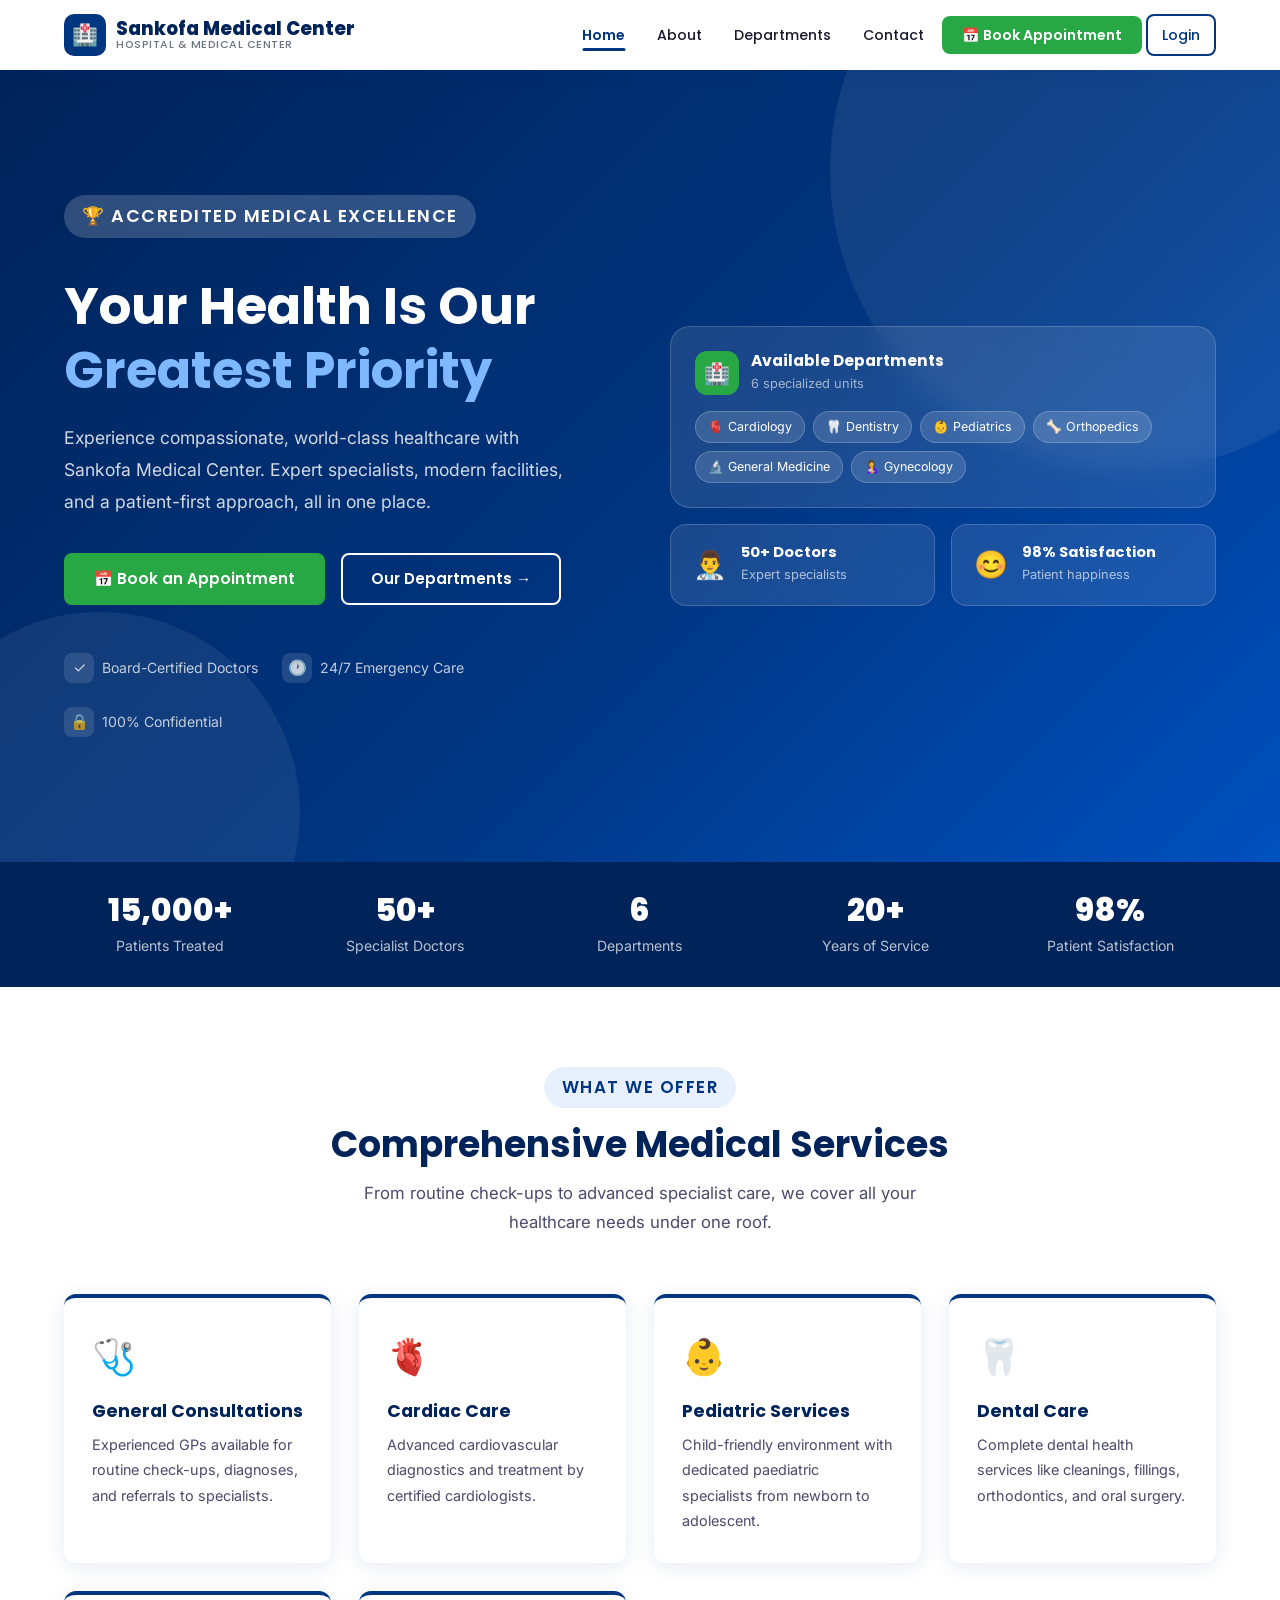
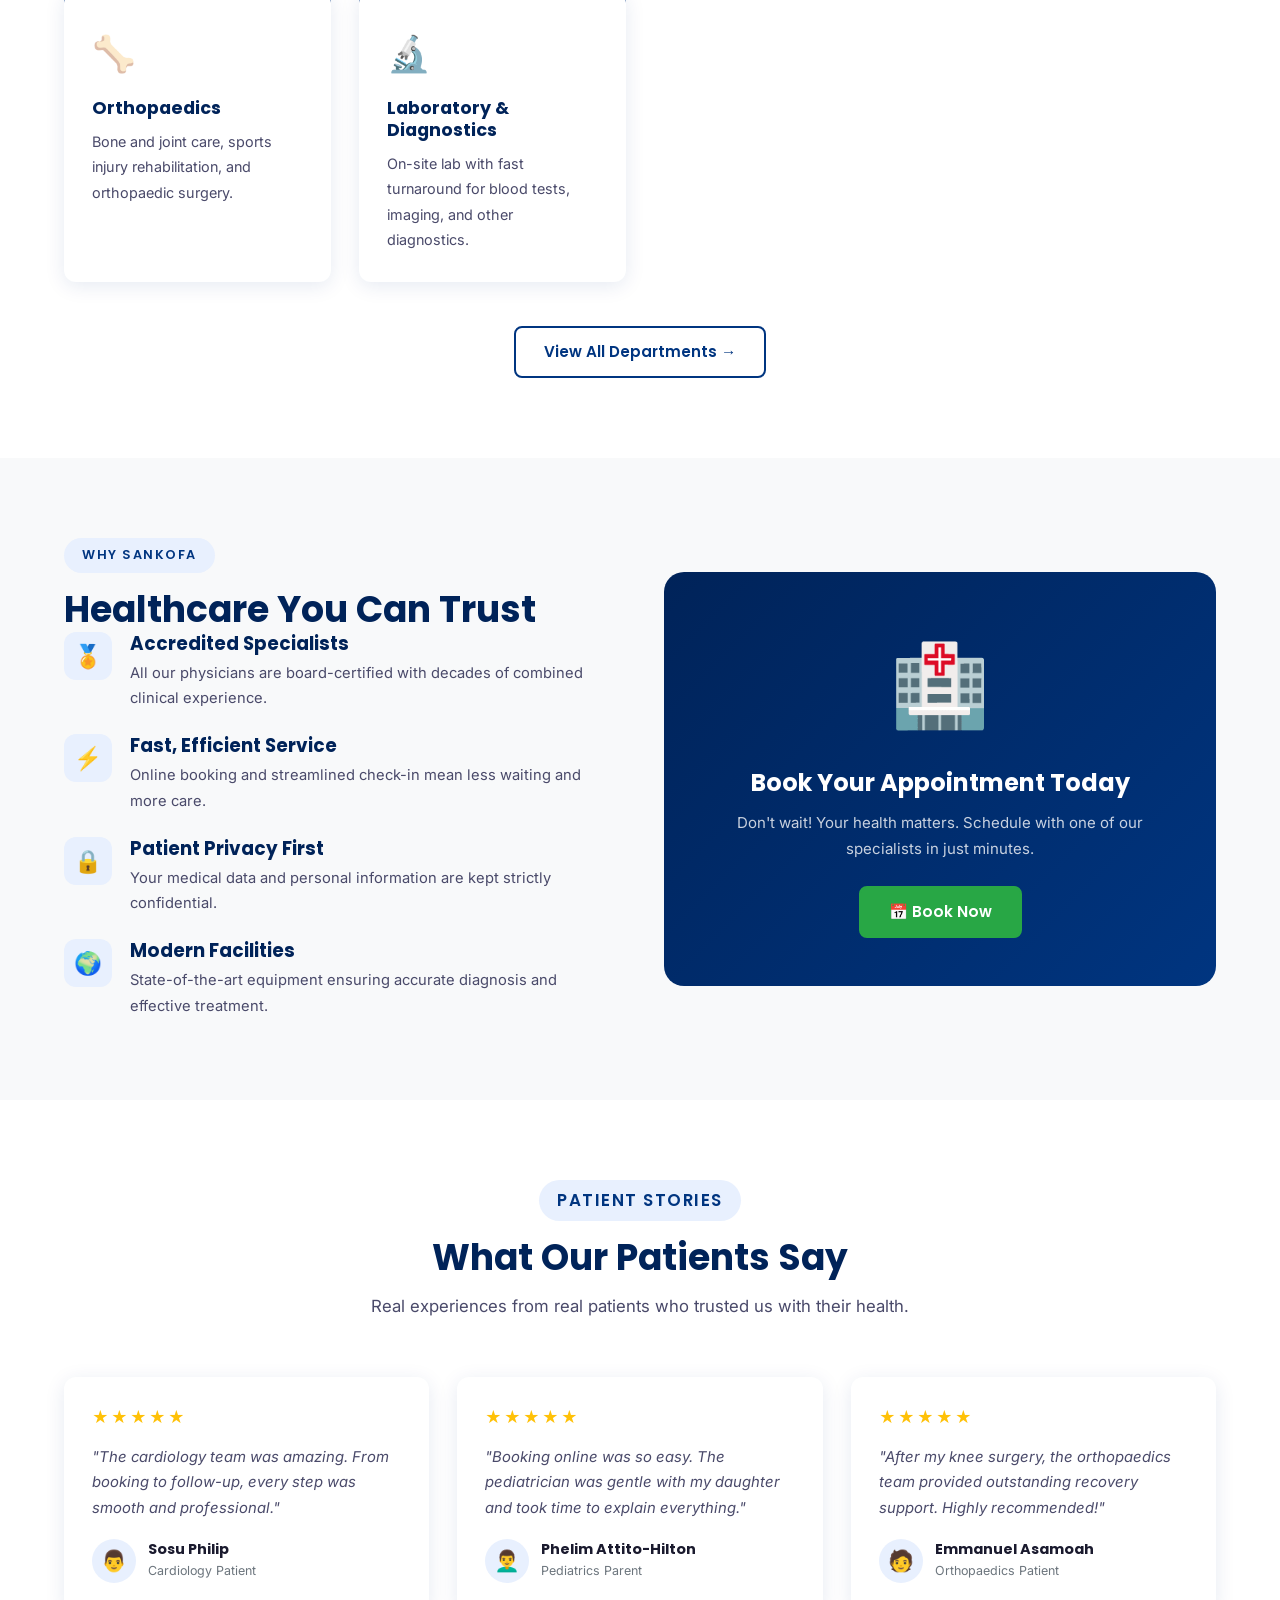
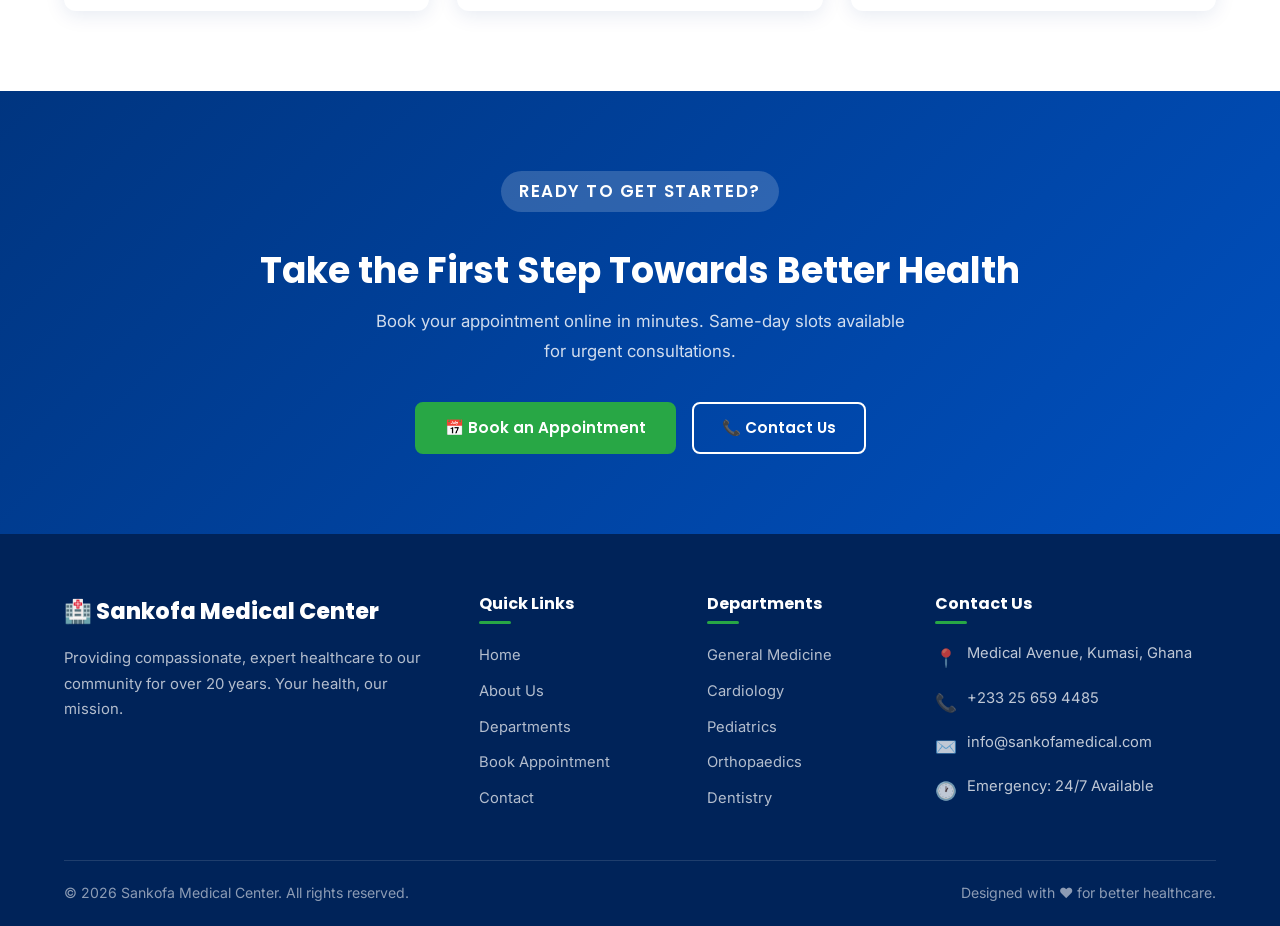
==== index.html @ ea7326f5 "Move hospital-booking contents to project root" ====
﻿<!DOCTYPE html>
<html lang="en">
<head>
  <meta charset="UTF-8" />
  <meta name="viewport" content="width=device-width, initial-scale=1.0" />
  <meta name="description" content="Sankofa Medical Center — compassionate, expert healthcare. Book your appointment online today." />
  <title>Sankofa Medical Center</title>

  <!-- Google Fonts -->
  <link rel="preconnect" href="https://fonts.googleapis.com" />
  <link rel="preconnect" href="https://fonts.gstatic.com" crossorigin />
  <link href="https://fonts.googleapis.com/css2?family=Poppins:wght@400;500;600;700;800&family=Inter:wght@300;400;500;600&display=swap" rel="stylesheet" />

  <!-- CSS -->
  <link rel="stylesheet" href="css/style.css" />
  <link rel="stylesheet" href="css/navbar.css" /> <link rel="stylesheet" href="css/home.css" />
</head>
<body>

  <!-- ============================================================
       NAVIGATION BAR
  ============================================================ -->
  <nav class="navbar" role="navigation" aria-label="Main navigation">
    <div class="nav-container">
      <!-- Logo / Brand -->
      <a href="index.html" class="nav-brand" aria-label="Sankofa Medical Center Home">
        <div class="brand-icon" aria-hidden="true">🏥</div>
        <div class="brand-name">
          Sankofa Medical Center
          <span>Hospital &amp; Medical Center</span>
        </div>
      </a>

      <!-- Desktop Navigation Links -->
      <ul class="nav-links" id="nav-links" role="list">
        <li><a href="index.html" class="active" aria-current="page">Home</a></li>
        <li><a href="about.html">About</a></li>
        <li><a href="departments.html">Departments</a></li>
        <li><a href="contact.html">Contact</a></li>
        <li><a href="booking.html" class="nav-cta">📅 Book Appointment</a></li>
        <li id="nav-user-area"></li>
      </ul>

      <!-- Mobile Hamburger -->
      <button class="hamburger" id="hamburger" aria-label="Toggle navigation menu" aria-expanded="false" aria-controls="nav-links">
        <span class="bar"></span>
        <span class="bar"></span>
        <span class="bar"></span>
      </button>
    </div>
  </nav>

  <!-- ============================================================
       HERO SECTION
  ============================================================ -->
  <section class="hero" aria-label="Welcome hero">
    <div class="container">
      <div class="hero-inner">

        <!-- Hero Text -->
        <div class="hero-text">
          <p class="section-badge">🏆 Accredited Medical Excellence</p>
          <h1>Your Health Is Our <span>Greatest Priority</span></h1>
          <p>
            Experience compassionate, world-class healthcare with Sankofa Medical Center.
            Expert specialists, modern facilities, and a patient-first approach, all in one place.
          </p>

          <div class="hero-cta-group">
            <a href="booking.html" class="btn btn-cta">📅 Book an Appointment</a>
            <a href="departments.html" class="btn btn-outline">Our Departments →</a>
          </div>

          <!-- Trust badges / social proof -->
          <div class="hero-badges">
            <div class="hero-badge-item">
              <div class="badge-icon">✓</div>
              <span>Board-Certified Doctors</span>
            </div>
            <div class="hero-badge-item">
              <div class="badge-icon">🕐</div>
              <span>24/7 Emergency Care</span>
            </div>
            <div class="hero-badge-item">
              <div class="badge-icon">🔒</div>
              <span>100% Confidential</span>
            </div>
          </div>
        </div>

        <!-- Hero Visual (Decorative Cards) -->
        <div class="hero-visual" aria-hidden="true">
          <div class="hero-card">
            <div class="hero-card-header">
              <div class="hero-card-icon">🏥</div>
              <div>
                <h4>Available Departments</h4>
                <p>6 specialized units</p>
              </div>
            </div>
            <div class="dept-pills">
              <span class="dept-pill">🫀 Cardiology</span>
              <span class="dept-pill">🦷 Dentistry</span>
              <span class="dept-pill">👶 Pediatrics</span>
              <span class="dept-pill">🦴 Orthopedics</span>
              <span class="dept-pill">🔬 General Medicine</span>
              <span class="dept-pill">🤱 Gynecology</span>
            </div>
          </div>

          <div class="mini-cards-row">
            <div class="mini-card">
              <div class="mini-card-icon">👨‍⚕️</div>
              <div>
                <h5>50+ Doctors</h5>
                <p>Expert specialists</p>
              </div>
            </div>
            <div class="mini-card">
              <div class="mini-card-icon">😊</div>
              <div>
                <h5>98% Satisfaction</h5>
                <p>Patient happiness</p>
              </div>
            </div>
          </div>
        </div>

      </div>
    </div>
  </section>

  <!-- ============================================================
       STATS STRIP
  ============================================================ -->
  <section class="stats-strip" aria-label="Hospital statistics">
    <div class="container">
      <div class="stats-grid">
        <div class="stat-item">
          <h3>15,000+</h3>
          <p>Patients Treated</p>
        </div>
        <div class="stat-item">
          <h3>50+</h3>
          <p>Specialist Doctors</p>
        </div>
        <div class="stat-item">
          <h3>6</h3>
          <p>Departments</p>
        </div>
        <div class="stat-item">
          <h3>20+</h3>
          <p>Years of Service</p>
        </div>
        <div class="stat-item">
          <h3>98%</h3>
          <p>Patient Satisfaction</p>
        </div>
      </div>
    </div>
  </section>

  <!-- ============================================================
       SERVICES OVERVIEW
  ============================================================ -->
  <section class="section" aria-labelledby="services-heading">
    <div class="container">
      <div class="section-header">
        <p class="section-badge">What We Offer</p>
        <h2 id="services-heading">Comprehensive Medical Services</h2>
        <p>From routine check-ups to advanced specialist care, we cover all your healthcare needs under one roof.</p>
      </div>

      <div class="services-grid">
        <!-- Service cards -->
        <article class="service-card">
          <span class="service-icon">🩺</span>
          <h3>General Consultations</h3>
          <p>Experienced GPs available for routine check-ups, diagnoses, and referrals to specialists.</p>
        </article>

        <article class="service-card">
          <span class="service-icon">🫀</span>
          <h3>Cardiac Care</h3>
          <p>Advanced cardiovascular diagnostics and treatment by certified cardiologists.</p>
        </article>

        <article class="service-card">
          <span class="service-icon">👶</span>
          <h3>Pediatric Services</h3>
          <p>Child-friendly environment with dedicated paediatric specialists from newborn to adolescent.</p>
        </article>

        <article class="service-card">
          <span class="service-icon">🦷</span>
          <h3>Dental Care</h3>
          <p>Complete dental health services like cleanings, fillings, orthodontics, and oral surgery.</p>
        </article>

        <article class="service-card">
          <span class="service-icon">🦴</span>
          <h3>Orthopaedics</h3>
          <p>Bone and joint care, sports injury rehabilitation, and orthopaedic surgery.</p>
        </article>

        <article class="service-card">
          <span class="service-icon">🔬</span>
          <h3>Laboratory & Diagnostics</h3>
          <p>On-site lab with fast turnaround for blood tests, imaging, and other diagnostics.</p>
        </article>
      </div>

      <div class="section-cta">
        <a href="departments.html" class="btn btn-outline-primary">View All Departments →</a>
      </div>
    </div>
  </section>

  <!-- ============================================================
       WHY CHOOSE US
  ============================================================ -->
  <section class="section section-alt" aria-labelledby="why-heading">
    <div class="container">
      <div class="why-grid">

        <div>
          <p class="section-badge">Why Sankofa</p>
          <h2 id="why-heading">Healthcare You Can Trust</h2>

          <div class="why-list">
            <div class="why-item">
              <div class="why-item-icon">🏅</div>
              <div class="why-item-text">
                <h4>Accredited Specialists</h4>
                <p>All our physicians are board-certified with decades of combined clinical experience.</p>
              </div>
            </div>

            <div class="why-item">
              <div class="why-item-icon">⚡</div>
              <div class="why-item-text">
                <h4>Fast, Efficient Service</h4>
                <p>Online booking and streamlined check-in mean less waiting and more care.</p>
              </div>
            </div>

            <div class="why-item">
              <div class="why-item-icon">🔒</div>
              <div class="why-item-text">
                <h4>Patient Privacy First</h4>
                <p>Your medical data and personal information are kept strictly confidential.</p>
              </div>
            </div>

            <div class="why-item">
              <div class="why-item-icon">🌍</div>
              <div class="why-item-text">
                <h4>Modern Facilities</h4>
                <p>State-of-the-art equipment ensuring accurate diagnosis and effective treatment.</p>
              </div>
            </div>
          </div>
        </div>

        <div class="why-visual">
          <div class="big-icon">🏥</div>
          <h3>Book Your Appointment Today</h3>
          <p>Don't wait! Your health matters. Schedule with one of our specialists in just minutes.</p>
          <a href="booking.html" class="btn btn-cta">📅 Book Now</a>
        </div>
      </div>
    </div>
  </section>

  <!-- ============================================================
       PATIENT TESTIMONIALS
  ============================================================ -->
  <section class="section" aria-labelledby="testimonials-heading">
    <div class="container">
      <div class="section-header">
        <p class="section-badge">Patient Stories</p>
        <h2 id="testimonials-heading">What Our Patients Say</h2>
        <p>Real experiences from real patients who trusted us with their health.</p>
      </div>

      <div class="testimonials-grid">
        <article class="testimonial-card">
          <div class="stars">★★★★★</div>
          <blockquote>"The cardiology team was amazing. From booking to follow-up, every step was smooth and professional."</blockquote>
          <div class="testimonial-author">
            <div class="author-avatar">👨</div>
            <div class="author-info">
              <h5>Sosu Philip</h5>
              <p>Cardiology Patient</p>
            </div>
          </div>
        </article>

        <article class="testimonial-card">
          <div class="stars">★★★★★</div>
          <blockquote>"Booking online was so easy. The pediatrician was gentle with my daughter and took time to explain everything."</blockquote>
          <div class="testimonial-author">
            <div class="author-avatar">👨‍🦱</div>
            <div class="author-info">
              <h5>Phelim Attito-Hilton</h5>
              <p>Pediatrics Parent</p>
            </div>
          </div>
        </article>

        <article class="testimonial-card">
          <div class="stars">★★★★★</div>
          <blockquote>"After my knee surgery, the orthopaedics team provided outstanding recovery support. Highly recommended!"</blockquote>
          <div class="testimonial-author">
            <div class="author-avatar">🧑</div>
            <div class="author-info">
              <h5>Emmanuel Asamoah</h5>
              <p>Orthopaedics Patient</p>
            </div>
          </div>
        </article>
      </div>
    </div>
  </section>

  <!-- ============================================================
       CTA BANNER
  ============================================================ -->
  <section class="cta-banner" aria-label="Call to action">
    <div class="container">
      <p class="section-badge">Ready to Get Started?</p>
      <h2>Take the First Step Towards Better Health</h2>
      <p>Book your appointment online in minutes. Same-day slots available for urgent consultations.</p>
      <div class="cta-btns">
        <a href="booking.html" class="btn btn-cta">📅 Book an Appointment</a>
        <a href="contact.html" class="btn btn-outline">📞 Contact Us</a>
      </div>
    </div>
  </section>

  <!-- ============================================================
       FOOTER
  ============================================================ -->
  <footer role="contentinfo">
    <div class="container">
      <div class="footer-grid">
        <!-- Brand -->
        <div class="footer-brand">
          <div class="logo-text">🏥 Sankofa Medical Center</div>
          <p>Providing compassionate, expert healthcare to our community for over 20 years. Your health, our mission.</p>
        </div>

        <!-- Quick Links -->
        <div class="footer-col">
          <h4>Quick Links</h4>
          <ul>
            <li><a href="index.html">Home</a></li>
            <li><a href="about.html">About Us</a></li>
            <li><a href="departments.html">Departments</a></li>
            <li><a href="booking.html">Book Appointment</a></li>
            <li><a href="contact.html">Contact</a></li>
          </ul>
        </div>

        <!-- Departments -->
        <div class="footer-col">
          <h4>Departments</h4>
          <ul>
            <li><a href="departments.html">General Medicine</a></li>
            <li><a href="departments.html">Cardiology</a></li>
            <li><a href="departments.html">Pediatrics</a></li>
            <li><a href="departments.html">Orthopaedics</a></li>
            <li><a href="departments.html">Dentistry</a></li>
          </ul>
        </div>

        <!-- Contact -->
        <div class="footer-col">
          <h4>Contact Us</h4>
          <div class="footer-contact-item"><span>📍</span><span>Medical Avenue, Kumasi, Ghana</span></div>
          <div class="footer-contact-item"><span>📞</span><span>+233 25 659 4485</span></div>
          <div class="footer-contact-item"><span>✉️</span><span>info@sankofamedical.com</span></div>
          <div class="footer-contact-item"><span>🕐</span><span>Emergency: 24/7 Available</span></div>
        </div>
      </div>

      <div class="footer-bottom">
        <p>&copy; 2026 Sankofa Medical Center. All rights reserved.</p>
        <p>Designed with ❤️ for better healthcare.</p>
      </div>
    </div>
  </footer>

  <!-- Navbar Toggle JS (inline — minimal, no external dependency needed) -->
  <script src="js/auth.js"></script>
  <script>
    // Hamburger menu toggle
    const hamburger = document.getElementById('hamburger');
    const navLinks  = document.getElementById('nav-links');

    hamburger.addEventListener('click', () => {
      const isOpen = hamburger.classList.toggle('open');
      navLinks.classList.toggle('open', isOpen);
      hamburger.setAttribute('aria-expanded', isOpen);
    });

    // Close nav when a link is clicked (mobile UX)
    navLinks.querySelectorAll('a').forEach(link => {
      link.addEventListener('click', () => {
        hamburger.classList.remove('open');
        navLinks.classList.remove('open');
        hamburger.setAttribute('aria-expanded', 'false');
      });
    });

    // Add shadow on scroll
    window.addEventListener('scroll', () => {
      document.querySelector('.navbar').classList.toggle('scrolled', window.scrollY > 10);
    });
  </script>
</body>
</html>
---- css/style.css ----
/* ============================================================
   style.css — Global Styles, Typography, Colors
   Hospital Booking System
   ============================================================ */

/* ---------- Google Fonts Import ---------- */
@import url('https://fonts.googleapis.com/css2?family=Poppins:wght@400;500;600;700;800&family=Inter:wght@300;400;500;600&display=swap');

/* ---------- CSS Custom Properties (Design Tokens) ---------- */
:root {
  --primary:        #003580;   /* Deep blue */
  --primary-light:  #0050bf;
  --primary-dark:   #002359;
  --accent:         #e8f0fe;   /* Light blue accent */
  --cta:            #28a745;   /* Green for CTA */
  --cta-hover:      #218838;
  --white:          #ffffff;
  --off-white:      #f8f9fa;
  --text-dark:      #1a1a2e;
  --text-mid:       #4a4a6a;
  --text-light:     #6c757d;
  --border:         #dee2e6;
  --shadow:         0 4px 20px rgba(0, 53, 128, 0.10);
  --shadow-hover:   0 8px 32px rgba(0, 53, 128, 0.18);
  --radius:         12px;
  --radius-sm:      8px;
  --radius-lg:      20px;
  --transition:     0.3s ease;
}

/* ---------- CSS Reset & Base ---------- */
*, *::before, *::after {
  box-sizing: border-box;
  margin: 0;
  padding: 0;
}

html {
  scroll-behavior: smooth;
  font-size: 16px;
}

body {
  font-family: 'Inter', sans-serif;
  color: var(--text-dark);
  background-color: var(--white);
  line-height: 1.6;
  min-height: 100vh;
  display: flex;
  flex-direction: column;
}

/* ---------- Typography ---------- */
h1, h2, h3, h4, h5, h6 {
  font-family: 'Poppins', sans-serif;
  font-weight: 700;
  line-height: 1.25;
  color: var(--primary-dark);
}

h1 { font-size: clamp(2rem, 5vw, 3.25rem); }
h2 { font-size: clamp(1.5rem, 3.5vw, 2.25rem); }
h3 { font-size: clamp(1.2rem, 2.5vw, 1.5rem); }
h4 { font-size: 1.15rem; }

p {
  color: var(--text-mid);
  font-size: 1rem;
  line-height: 1.75;
}

a {
  text-decoration: none;
  color: var(--primary);
  transition: color var(--transition);
}

a:hover { color: var(--primary-light); }

ul { list-style: none; }

img {
  max-width: 100%;
  display: block;
}

/* ---------- Layout Utilities ---------- */
.container {
  width: 90%;
  max-width: 1200px;
  margin-inline: auto;
}

.section {
  padding: 80px 0;
}

.section-alt {
  background-color: var(--off-white);
}

.section-header {
  text-align: center;
  margin-bottom: 56px;
}

.section-header h2 {
  margin-bottom: 12px;
}

.section-header p {
  max-width: 580px;
  margin-inline: auto;
  font-size: 1.05rem;
}

/* ---------- Section Divider / Badge ---------- */
.section-badge {
  display: inline-block;
  background: var(--accent);
  color: var(--primary);
  font-family: 'Poppins', sans-serif;
  font-size: 0.8rem;
  font-weight: 600;
  letter-spacing: 1.5px;
  text-transform: uppercase;
  padding: 6px 18px;
  border-radius: 50px;
  margin-bottom: 14px;
}

/* ---------- Button System ---------- */
.btn {
  display: inline-flex;
  align-items: center;
  gap: 8px;
  padding: 12px 28px;
  border-radius: var(--radius-sm);
  font-family: 'Poppins', sans-serif;
  font-size: 0.95rem;
  font-weight: 600;
  cursor: pointer;
  border: 2px solid transparent;
  transition: background var(--transition), color var(--transition),
              border-color var(--transition), transform var(--transition),
              box-shadow var(--transition);
  text-align: center;
}

.btn:hover { transform: translateY(-2px); box-shadow: var(--shadow-hover); }
.btn:active { transform: translateY(0); }

.btn-primary {
  background: var(--primary);
  color: var(--white);
  border-color: var(--primary);
}
.btn-primary:hover {
  background: var(--primary-light);
  border-color: var(--primary-light);
  color: var(--white);
}

.btn-cta {
  background: var(--cta);
  color: var(--white);
  border-color: var(--cta);
}
.btn-cta:hover {
  background: var(--cta-hover);
  border-color: var(--cta-hover);
  color: var(--white);
}

.btn-outline {
  background: transparent;
  color: var(--white);
  border-color: var(--white);
}
.btn-outline:hover {
  background: var(--white);
  color: var(--primary);
}

.btn-outline-primary {
  background: transparent;
  color: var(--primary);
  border-color: var(--primary);
}
.btn-outline-primary:hover {
  background: var(--primary);
  color: var(--white);
}

.btn-danger {
  background: #dc3545;
  color: var(--white);
  border-color: #dc3545;
  padding: 7px 16px;
  font-size: 0.85rem;
}
.btn-danger:hover {
  background: #b02a37;
  border-color: #b02a37;
  color: var(--white);
}

.btn-sm {
  padding: 8px 18px;
  font-size: 0.875rem;
}

/* ---------- Card Component ---------- */
.card {
  background: var(--white);
  border-radius: var(--radius);
  box-shadow: var(--shadow);
  transition: transform var(--transition), box-shadow var(--transition);
  overflow: hidden;
}

.card:hover {
  transform: translateY(-6px);
  box-shadow: var(--shadow-hover);
}

/* ---------- Form Elements (shared) ---------- */
.form-group {
  display: flex;
  flex-direction: column;
  gap: 6px;
  margin-bottom: 20px;
}

.form-group label {
  font-family: 'Poppins', sans-serif;
  font-weight: 600;
  font-size: 0.9rem;
  color: var(--text-dark);
}

.form-group input,
.form-group select,
.form-group textarea {
  padding: 12px 16px;
  border: 2px solid var(--border);
  border-radius: var(--radius-sm);
  font-family: 'Inter', sans-serif;
  font-size: 0.95rem;
  color: var(--text-dark);
  background: var(--white);
  transition: border-color var(--transition), box-shadow var(--transition);
  outline: none;
  width: 100%;
}

.form-group input:focus,
.form-group select:focus,
.form-group textarea:focus {
  border-color: var(--primary);
  box-shadow: 0 0 0 4px rgba(0, 53, 128, 0.12);
}

.form-group input.error,
.form-group select.error,
.form-group textarea.error {
  border-color: #dc3545;
  box-shadow: 0 0 0 4px rgba(220, 53, 69, 0.1);
}

.error-msg {
  font-size: 0.82rem;
  color: #dc3545;
  margin-top: 2px;
  display: none;
}
.error-msg.visible { display: block; }

/* ---------- Alert / Toast Messages ---------- */
.alert {
  padding: 14px 20px;
  border-radius: var(--radius-sm);
  font-size: 0.95rem;
  margin-bottom: 20px;
  display: flex;
  align-items: flex-start;
  gap: 10px;
}

.alert-success {
  background: #d4edda;
  color: #155724;
  border: 1px solid #c3e6cb;
}

.alert-error {
  background: #f8d7da;
  color: #721c24;
  border: 1px solid #f5c6cb;
}

.alert-info {
  background: var(--accent);
  color: var(--primary-dark);
  border: 1px solid #b8d0fc;
}

/* ---------- Hero / Page Banner ---------- */
.page-hero {
  background: linear-gradient(135deg, var(--primary-dark) 0%, var(--primary) 60%, var(--primary-light) 100%);
  color: var(--white);
  padding: 80px 0 60px;
  text-align: center;
}

.page-hero h1 {
  color: var(--white);
  margin-bottom: 14px;
}

.page-hero p {
  color: rgba(255,255,255,0.85);
  font-size: 1.1rem;
  max-width: 600px;
  margin-inline: auto;
}

/* ---------- Stats Strip ---------- */
.stats-strip {
  background: var(--primary-dark);
  color: var(--white);
  padding: 28px 0;
}

.stats-grid {
  display: grid;
  grid-template-columns: repeat(auto-fit, minmax(150px, 1fr));
  gap: 24px;
  text-align: center;
}

.stat-item h3 {
  font-size: 2rem;
  color: var(--white);
  font-weight: 800;
}

.stat-item p {
  color: rgba(255,255,255,0.72);
  font-size: 0.88rem;
  margin-top: 4px;
}

/* ---------- Footer ---------- */
footer {
  background: var(--primary-dark);
  color: rgba(255,255,255,0.85);
  padding: 60px 0 0;
  margin-top: auto;
}

.footer-grid {
  display: grid;
  grid-template-columns: 2fr 1fr 1fr 1.5fr;
  gap: 40px;
  margin-bottom: 40px;
}

.footer-brand .logo-text {
  font-family: 'Poppins', sans-serif;
  font-size: 1.4rem;
  font-weight: 800;
  color: var(--white);
  display: flex;
  align-items: center;
  gap: 8px;
  margin-bottom: 16px;
}

.footer-brand p {
  color: rgba(255,255,255,0.7);
  font-size: 0.93rem;
  line-height: 1.7;
}

.footer-col h4 {
  font-family: 'Poppins', sans-serif;
  font-size: 1rem;
  color: var(--white);
  margin-bottom: 18px;
  position: relative;
  padding-bottom: 10px;
}

.footer-col h4::after {
  content: '';
  position: absolute;
  left: 0;
  bottom: 0;
  width: 32px;
  height: 3px;
  background: var(--cta);
  border-radius: 2px;
}

.footer-col ul li {
  margin-bottom: 10px;
}

.footer-col ul li a {
  color: rgba(255,255,255,0.7);
  font-size: 0.92rem;
  transition: color var(--transition), padding-left var(--transition);
}

.footer-col ul li a:hover {
  color: var(--white);
  padding-left: 4px;
}

.footer-contact-item {
  display: flex;
  align-items: flex-start;
  gap: 10px;
  margin-bottom: 14px;
  color: rgba(255,255,255,0.75);
  font-size: 0.92rem;
}

.footer-contact-item span:first-child {
  font-size: 1.1rem;
  margin-top: 2px;
}

.footer-bottom {
  border-top: 1px solid rgba(255,255,255,0.12);
  padding: 20px 0;
  display: flex;
  align-items: center;
  justify-content: space-between;
  flex-wrap: wrap;
  gap: 12px;
}

.footer-bottom p {
  color: rgba(255,255,255,0.55);
  font-size: 0.88rem;
}

/* ---------- Breadcrumb ---------- */
.breadcrumb {
  display: flex;
  align-items: center;
  gap: 8px;
  font-size: 0.88rem;
  color: rgba(255,255,255,0.7);
  justify-content: center;
  margin-top: 14px;
}

.breadcrumb a { color: rgba(255,255,255,0.75); }
.breadcrumb a:hover { color: var(--white); }
.breadcrumb span { color: rgba(255,255,255,0.5); }

/* ---------- Scrollbar ---------- */
::-webkit-scrollbar { width: 8px; }
::-webkit-scrollbar-track { background: var(--off-white); }
::-webkit-scrollbar-thumb { background: var(--primary); border-radius: 4px; }
::-webkit-scrollbar-thumb:hover { background: var(--primary-light); }

/* ---------- Responsive ---------- */
@media (max-width: 1024px) {
  .footer-grid {
    grid-template-columns: 1fr 1fr;
  }
}

@media (max-width: 768px) {
  .section { padding: 56px 0; }

  .footer-grid {
    grid-template-columns: 1fr;
    gap: 32px;
  }

  .footer-bottom {
    flex-direction: column;
    text-align: center;
  }
}

@media (max-width: 480px) {
  .btn { padding: 10px 20px; font-size: 0.9rem; }
}

/* ---------- Dark-context Badge Override ---------- */
/* Applies wherever a .section-badge appears on a dark background */
.page-hero .section-badge,
.cta-banner .section-badge,
.hero .section-badge {
  background: rgba(255, 255, 255, 0.18);
  color: #fff;
}

/* ---------- Section CTA Block (centred call-to-action below content) ---------- */
.section-cta {
  text-align: center;
  margin-top: 44px;
}

.section-cta p {
  margin-bottom: 18px;
  color: var(--text-mid);
}
---- css/navbar.css ----
/* ============================================================
   navbar.css — Navigation Bar Styles
   Hospital Booking System
   ============================================================ */

/* ---------- Main Navbar ---------- */
.navbar {
  background: var(--white);
  box-shadow: 0 2px 16px rgba(0, 53, 128, 0.10);
  position: sticky;
  top: 0;
  z-index: 1000;
  transition: box-shadow var(--transition);
}

.navbar.scrolled {
  box-shadow: 0 4px 24px rgba(0, 53, 128, 0.16);
}

/* ---------- Inner Container ---------- */
.nav-container {
  display: flex;
  align-items: center;
  justify-content: space-between;
  height: 70px;
  width: 90%;
  max-width: 1200px;
  margin-inline: auto;
}

/* ---------- Brand / Logo ---------- */
.nav-brand {
  display: flex;
  align-items: center;
  gap: 10px;
  text-decoration: none;
}

.nav-brand .brand-icon {
  width: 42px;
  height: 42px;
  background: var(--primary);
  color: var(--white);
  border-radius: 10px;
  display: flex;
  align-items: center;
  justify-content: center;
  font-size: 1.3rem;
}

.nav-brand .brand-name {
  font-family: 'Poppins', sans-serif;
  font-size: 1.15rem;
  font-weight: 800;
  color: var(--primary-dark);
  line-height: 1.1;
}

.nav-brand .brand-name span {
  display: block;
  font-size: 0.68rem;
  font-weight: 500;
  color: var(--text-light);
  letter-spacing: 0.5px;
  text-transform: uppercase;
}

/* ---------- Nav Links ---------- */
.nav-links {
  display: flex;
  align-items: center;
  gap: 4px;
}

.nav-links a {
  font-family: 'Poppins', sans-serif;
  font-size: 0.88rem;
  font-weight: 500;
  color: var(--text-dark);
  padding: 8px 14px;
  border-radius: var(--radius-sm);
  transition: color var(--transition), background var(--transition);
  position: relative;
}

/* Active underline indicator */
.nav-links a::after {
  content: '';
  position: absolute;
  bottom: 2px;
  left: 50%;
  transform: translateX(-50%);
  width: 0;
  height: 3px;
  background: var(--primary);
  border-radius: 2px;
  transition: width var(--transition);
}

.nav-links a:hover {
  color: var(--primary);
  background: var(--accent);
}

.nav-links a:hover::after,
.nav-links a.active::after {
  width: calc(100% - 28px);
}

.nav-links a.active {
  color: var(--primary);
  font-weight: 600;
}

/* ---------- Book Now CTA Button ---------- */
.nav-cta {
  background: var(--cta) !important;
  color: var(--white) !important;
  padding: 9px 20px !important;
  border-radius: var(--radius-sm) !important;
  font-weight: 600 !important;
  transition: background var(--transition), transform var(--transition),
              box-shadow var(--transition) !important;
}

.nav-cta::after { display: none !important; }

.nav-cta:hover {
  background: var(--cta-hover) !important;
  color: var(--white) !important;
  transform: translateY(-2px);
  box-shadow: 0 4px 14px rgba(40, 167, 69, 0.35) !important;
}

/* ---------- Hamburger Menu Button ---------- */
.hamburger {
  display: none;
  flex-direction: column;
  gap: 5px;
  cursor: pointer;
  padding: 8px;
  border-radius: var(--radius-sm);
  background: none;
  border: none;
  transition: background var(--transition);
}

.hamburger:hover { background: var(--accent); }

.hamburger .bar {
  display: block;
  width: 24px;
  height: 2.5px;
  background: var(--primary-dark);
  border-radius: 2px;
  transition: transform 0.35s ease, opacity 0.25s ease, width 0.25s ease;
  transform-origin: center;
}

/* Hamburger → X animation */
.hamburger.open .bar:nth-child(1) {
  transform: translateY(7.5px) rotate(45deg);
}
.hamburger.open .bar:nth-child(2) {
  opacity: 0;
  width: 0;
}
.hamburger.open .bar:nth-child(3) {
  transform: translateY(-7.5px) rotate(-45deg);
}

/* ---------- Mobile Nav Overlay ---------- */
@media (max-width: 900px) {
  .hamburger {
    display: flex;
  }

  .nav-links {
    position: fixed;
    top: 70px;
    left: 0;
    right: 0;
    background: var(--white);
    flex-direction: column;
    align-items: stretch;
    padding: 16px 5%;
    gap: 4px;
    box-shadow: 0 8px 24px rgba(0, 53, 128, 0.12);
    /* Hidden state */
    opacity: 0;
    pointer-events: none;
    transform: translateY(-10px);
    transition: opacity 0.3s ease, transform 0.3s ease;
    border-top: 3px solid var(--primary);
  }

  .nav-links.open {
    opacity: 1;
    pointer-events: all;
    transform: translateY(0);
  }

  .nav-links a {
    padding: 12px 16px;
    border-radius: var(--radius-sm);
    font-size: 0.95rem;
  }

  .nav-links a::after { display: none; }

  .nav-links a.active {
    background: var(--accent);
  }

  /* CTA button full-width in mobile */
  .nav-cta {
    margin-top: 8px;
    text-align: center;
    padding: 12px 16px !important;
  }
}

@media (max-width: 480px) {
  .nav-brand .brand-name { font-size: 1rem; }
}

/* ── Auth nav link ── */
.nav-auth {
  display: inline-block;
  padding: 8px 20px;
  border: 2px solid #003580;
  border-radius: 8px;
  color: #003580 !important;
  font-weight: 700;
  font-size: 0.9rem;
  text-decoration: none;
  transition: background 0.2s, color 0.2s;
  white-space: nowrap;
}
.nav-auth:hover {
  background: #003580;
  color: #fff !important;
}

/* ── Logged-in user widget ── */
.nav-user {
  display: flex;
  align-items: center;
  gap: 12px;
}

.nav-user-info {
  display: flex;
  flex-direction: column;
  align-items: flex-end;
  line-height: 1.2;
}

.nav-user-name {
  font-family: 'Poppins', sans-serif;
  font-size: 0.88rem;
  font-weight: 700;
  color: #111827;
  white-space: nowrap;
}

.nav-user-role {
  font-size: 0.72rem;
  font-weight: 600;
  color: #fff;
  background: #003580;
  padding: 1px 8px;
  border-radius: 20px;
  margin-top: 2px;
  letter-spacing: 0.4px;
  text-transform: uppercase;
}

.nav-user-logout {
  padding: 7px 16px;
  border: 2px solid #003580;
  border-radius: 8px;
  background: transparent;
  color: #003580;
  font-family: 'Poppins', sans-serif;
  font-size: 0.85rem;
  font-weight: 700;
  cursor: pointer;
  transition: background 0.2s, color 0.2s;
  white-space: nowrap;
}
.nav-user-logout:hover {
  background: #003580;
  color: #fff;
}
---- css/home.css ----
/* ============================================================
   home.css — Page-specific styles for index.html (Home)
   Hospital Booking System
   ============================================================ */

/* -------- Hero Section -------- */
.hero {
  background: linear-gradient(135deg, #002359 0%, #003580 55%, #0050bf 100%);
  min-height: 88vh;
  display: flex;
  align-items: center;
  position: relative;
  overflow: hidden;
  padding: 80px 0;
}

/* Decorative blob shapes */
.hero::before,
.hero::after {
  content: '';
  position: absolute;
  border-radius: 50%;
  opacity: 0.07;
}
.hero::before {
  width: 600px; height: 600px;
  background: #fff;
  top: -200px; right: -150px;
}
.hero::after {
  width: 400px; height: 400px;
  background: #e8f0fe;
  bottom: -150px; left: -100px;
}

.hero-inner {
  display: grid;
  grid-template-columns: 1fr 1fr;
  gap: 60px;
  align-items: center;
  position: relative;
  z-index: 1;
}

.hero-text h1 {
  color: #fff;
  margin-bottom: 20px;
  font-size: clamp(2rem, 4.5vw, 3.2rem);
}

.hero-text h1 span { color: #7eb8ff; }

.hero-text p {
  color: rgba(255,255,255,0.82);
  font-size: 1.1rem;
  margin-bottom: 36px;
  max-width: 500px;
  line-height: 1.8;
}

.hero-cta-group {
  display: flex;
  gap: 16px;
  flex-wrap: wrap;
}

/* Hero trust badges */
.hero-badges {
  display: flex;
  gap: 24px;
  margin-top: 48px;
  flex-wrap: wrap;
}

.hero-badge-item {
  display: flex;
  align-items: center;
  gap: 8px;
  color: rgba(255,255,255,0.75);
  font-size: 0.88rem;
}

.hero-badge-item .badge-icon {
  width: 30px; height: 30px;
  background: rgba(255,255,255,0.12);
  border-radius: 8px;
  display: flex;
  align-items: center;
  justify-content: center;
  font-size: 0.95rem;
}

/* Hero illustration card */
.hero-visual {
  display: flex;
  flex-direction: column;
  gap: 16px;
}

.hero-card {
  background: rgba(255,255,255,0.1);
  backdrop-filter: blur(12px);
  border: 1px solid rgba(255,255,255,0.18);
  border-radius: 20px;
  padding: 24px;
  color: #fff;
}

.hero-card-header {
  display: flex;
  align-items: center;
  gap: 12px;
  margin-bottom: 16px;
}

.hero-card-icon {
  width: 44px; height: 44px;
  background: var(--cta);
  border-radius: 12px;
  display: flex;
  align-items: center;
  justify-content: center;
  font-size: 1.3rem;
}

.hero-card-header div h4 {
  color: #fff;
  font-size: 0.97rem;
  margin-bottom: 2px;
}

.hero-card-header div p {
  color: rgba(255,255,255,0.6);
  font-size: 0.8rem;
  margin: 0;
}

.dept-pills {
  display: flex;
  flex-wrap: wrap;
  gap: 8px;
}

.dept-pill {
  background: rgba(255,255,255,0.14);
  color: #fff;
  font-size: 0.78rem;
  padding: 5px 12px;
  border-radius: 50px;
  border: 1px solid rgba(255,255,255,0.2);
}

/* Small appointment summary cards row */
.mini-cards-row {
  display: grid;
  grid-template-columns: 1fr 1fr;
  gap: 16px;
}

.mini-card {
  background: rgba(255,255,255,0.1);
  backdrop-filter: blur(12px);
  border: 1px solid rgba(255,255,255,0.18);
  border-radius: 16px;
  padding: 18px 22px;
  display: flex;
  align-items: center;
  gap: 14px;
  color: #fff;
}

.mini-card-icon {
  font-size: 1.7rem;
}

.mini-card div h5 { color: #fff; font-size: 0.92rem; margin-bottom: 3px; }
.mini-card div p  { color: rgba(255,255,255,0.65); font-size: 0.8rem; margin: 0; }

/* -------- Services Overview -------- */
.services-grid {
  display: grid;
  grid-template-columns: repeat(auto-fit, minmax(260px, 1fr));
  gap: 28px;
}

.service-card {
  background: var(--white);
  border-radius: var(--radius);
  box-shadow: var(--shadow);
  padding: 30px 28px;
  border-top: 4px solid var(--primary);
  transition: transform var(--transition), box-shadow var(--transition);
}

.service-card:hover {
  transform: translateY(-6px);
  box-shadow: var(--shadow-hover);
}

.service-icon {
  font-size: 2.2rem;
  margin-bottom: 16px;
  display: block;
}

.service-card h3 {
  margin-bottom: 10px;
  font-size: 1.1rem;
}

.service-card p {
  font-size: 0.9rem;
}

/* -------- Why Choose Us -------- */
.why-grid {
  display: grid;
  grid-template-columns: 1fr 1fr;
  gap: 48px;
  align-items: center;
}

.why-list {
  display: flex;
  flex-direction: column;
  gap: 22px;
}

.why-item {
  display: flex;
  gap: 18px;
  align-items: flex-start;
}

.why-item-icon {
  width: 48px; height: 48px;
  min-width: 48px;
  background: var(--accent);
  border-radius: var(--radius);
  display: flex;
  align-items: center;
  justify-content: center;
  font-size: 1.4rem;
}

.why-item-text h4 { margin-bottom: 6px; }
.why-item-text p  { font-size: 0.92rem; }

.why-visual {
  background: linear-gradient(135deg, var(--primary-dark), var(--primary));
  border-radius: var(--radius-lg);
  padding: 48px 40px;
  color: #fff;
  text-align: center;
}

.why-visual .big-icon {
  font-size: 5rem;
  margin-bottom: 20px;
}

.why-visual h3 { color: #fff; margin-bottom: 12px; }
.why-visual p  { color: rgba(255,255,255,0.78); font-size: 0.94rem; margin-bottom: 24px; }

/* -------- CTA Banner -------- */
.cta-banner {
  background: linear-gradient(135deg, var(--primary) 0%, #0050bf 100%);
  padding: 80px 0;
  text-align: center;
  color: #fff;
}

.cta-banner h2 { color: #fff; margin-bottom: 14px; }
.cta-banner p  {
  color: rgba(255,255,255,0.82);
  font-size: 1.05rem;
  margin-bottom: 36px;
  max-width: 550px;
  margin-inline: auto;
}
.cta-banner .cta-btns {
  display: flex;
  gap: 16px;
  justify-content: center;
  flex-wrap: wrap;
  margin-top: 36px;
}

/* -------- Testimonials -------- */
.testimonials-grid {
  display: grid;
  grid-template-columns: repeat(auto-fit, minmax(280px, 1fr));
  gap: 28px;
}

.testimonial-card {
  background: var(--white);
  border-radius: var(--radius);
  box-shadow: var(--shadow);
  padding: 28px;
  transition: transform var(--transition);
}

.testimonial-card:hover { transform: translateY(-4px); }

.stars { color: #ffc107; font-size: 1rem; margin-bottom: 14px; letter-spacing: 2px; }

.testimonial-card blockquote {
  font-size: 0.93rem;
  color: var(--text-mid);
  line-height: 1.7;
  margin-bottom: 18px;
  font-style: italic;
}

.testimonial-author {
  display: flex;
  align-items: center;
  gap: 12px;
}

.author-avatar {
  width: 44px; height: 44px;
  border-radius: 50%;
  background: var(--accent);
  display: flex;
  align-items: center;
  justify-content: center;
  font-size: 1.3rem;
}

.author-info h5 { font-size: 0.9rem; color: var(--text-dark); margin-bottom: 2px; }
.author-info p  { font-size: 0.78rem; color: var(--text-light); margin: 0; }

/* -------- Responsive -------- */
@media (max-width: 900px) {
  .hero-inner  { grid-template-columns: 1fr; }
  .hero-visual { display: none; }
  .why-grid    { grid-template-columns: 1fr; }
}
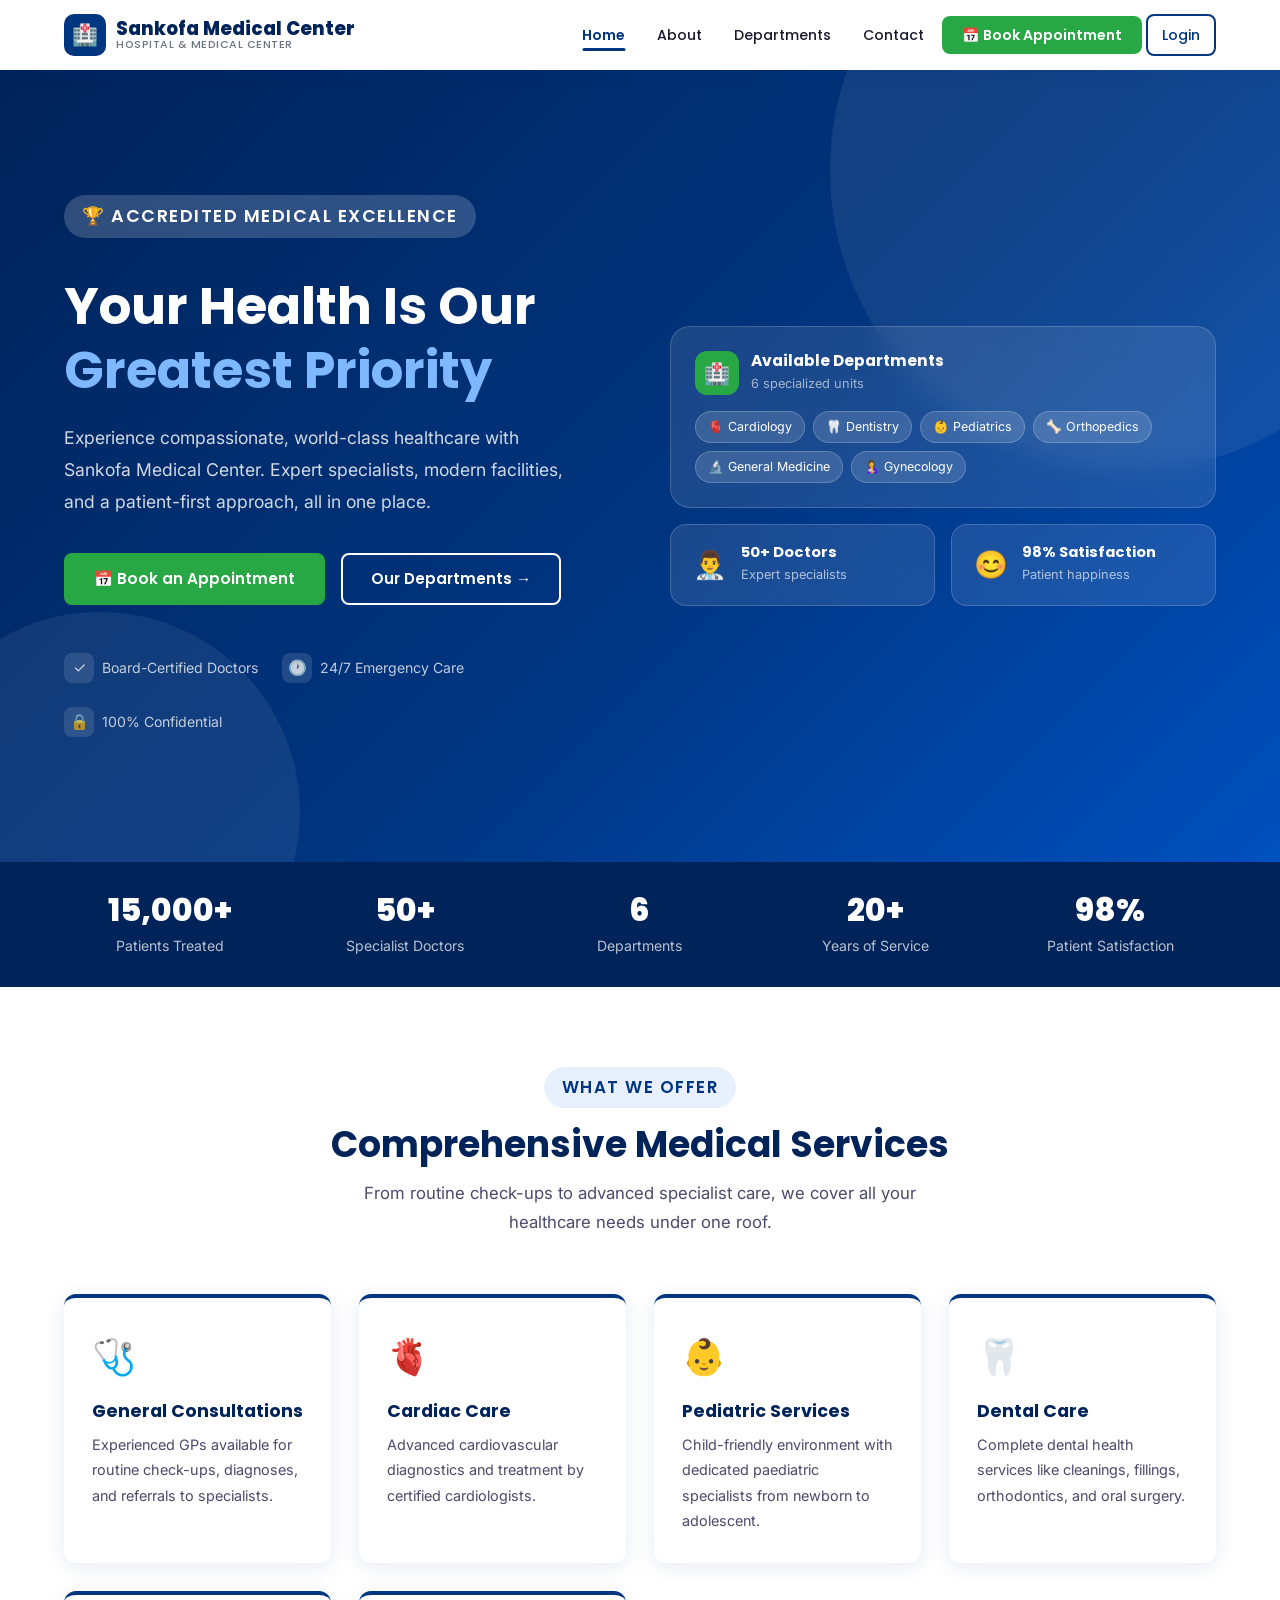
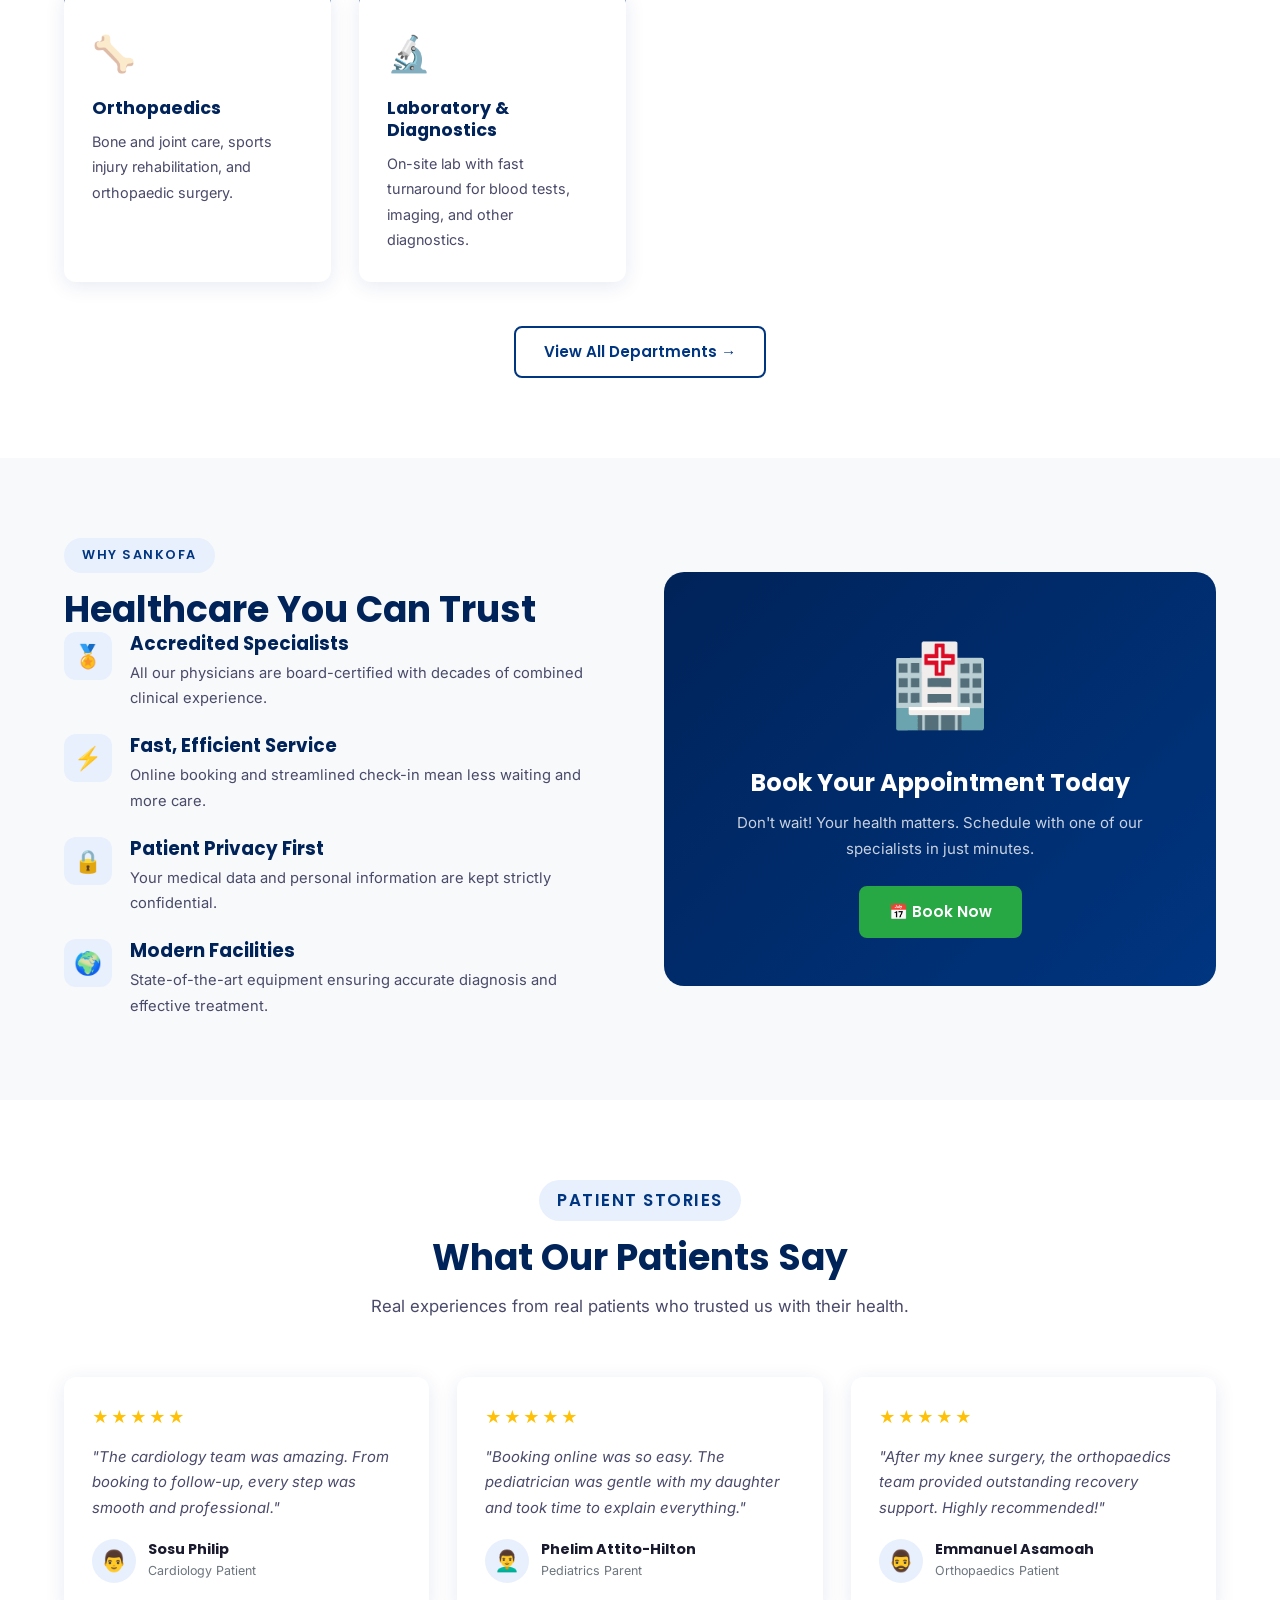
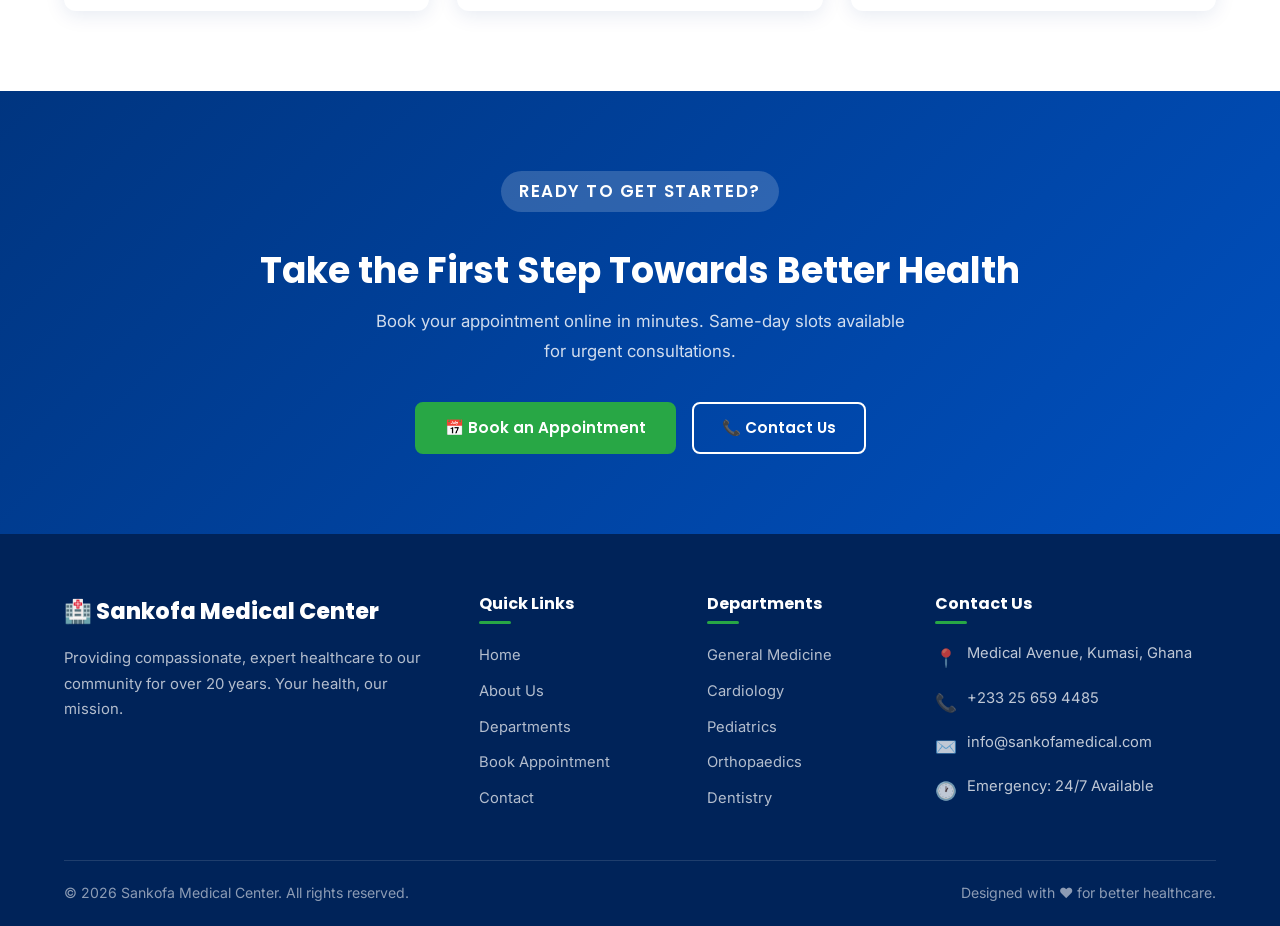
==== commit f01e0cbf: "Home Page fixes" ====
--- a/index.html
+++ b/index.html
@@ -312,7 +312,7 @@
           <div class="stars">★★★★★</div>
           <blockquote>"After my knee surgery, the orthopaedics team provided outstanding recovery support. Highly recommended!"</blockquote>
           <div class="testimonial-author">
-            <div class="author-avatar">🧑</div>
+            <div class="author-avatar">🧔‍♂️</div>
             <div class="author-info">
               <h5>Emmanuel Asamoah</h5>
               <p>Orthopaedics Patient</p>
--- a/css/navbar.css
+++ b/css/navbar.css
@@ -206,6 +206,15 @@
     font-size: 0.95rem;
   }
 
+  .nav-links li {
+    width: 100%;
+  }
+
+  .nav-links li > a {
+    display: block;
+    width: 100%;
+  }
+
   .nav-links a::after { display: none; }
 
   .nav-links a.active {
@@ -214,9 +223,29 @@
 
   /* CTA button full-width in mobile */
   .nav-cta {
-    margin-top: 8px;
+    margin-top: 0;
     text-align: center;
     padding: 12px 16px !important;
+  }
+
+  #nav-user-area .nav-auth {
+    display: block;
+    width: 100%;
+    text-align: center;
+    white-space: normal;
+  }
+
+  #nav-user-area .nav-user {
+    width: 100%;
+    justify-content: space-between;
+    padding: 10px 12px;
+    border: 1.5px solid var(--border);
+    border-radius: var(--radius-sm);
+    background: var(--off-white);
+  }
+
+  #nav-user-area .nav-user-info {
+    align-items: flex-start;
   }
 }
 
